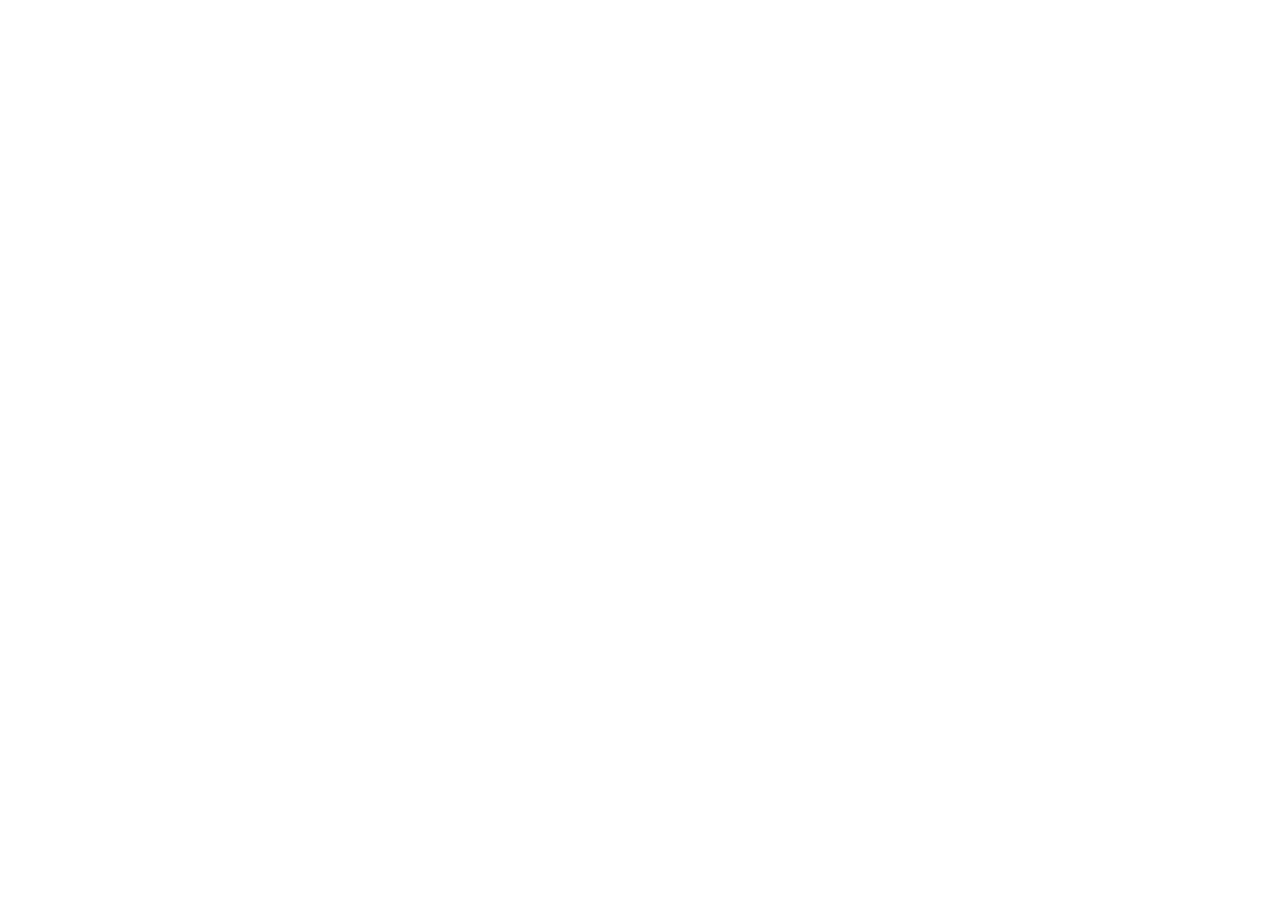
==== index.html @ d4688d25 "main" ====
<!DOCTYPE html>
<html lang="en">
<head>
    <meta charset="UTF-8">
    <meta name="viewport" content="width=device-width, initial-scale=1.0">
    <title>Document</title>
</head>
<body>
    <script>
        // alert("Welcome to my website");
        // confirm("Press OK to continue");
        // prompt("Please enter your number");
        // document.write("<p>Hello World</p>CSE-17");
        // console.log("Hi Everybody");
        // var x=10;
        // var x=20;
        // var x=30;
        // document.write(x);
        // var x="mohit";
        // var x="yam";
        // var x="Adarsh";
        // document.write(x);
        // console.log("Adarsh");
        // let x=10;
        //     x=20;
        //     x=30;
        // document.write(x);
        // let x="ABES";
        //     x="CSE-17";
        //     x="Adarsh";
        // document.write(x);
        // const x=10;
        //       document.write(x);
        // for(let i=0; i<=5; i++){
        //     document.write(i+"<br>");
        // }
        // for(let i=0; i<=5; i++){
        //     document.write("ABESEC"+"<br>");
        // }
        // for(i=10; i>=0; i--){
        //     document.write(i+"<br>");
        // }
        // var i=0;
        // while(i<=5){
        //     document.write(i+"<br>");
        //     i++;
        // }
        // var x=10;
        // while(x>=0){
        //     document.write(x+"<br>");
        //     x--;
        // }
        // var i=0;
        // do{
        //     document.write(i+"<br>");
        //     i++;
        // }
        // while(i<=5)
        // var age=18;
        // if(age>=18){
        //     document.write("You are eligible to vote.");
        // }
        // else{
        //     document.write("You are not eligible to vote.");
        // }
    </script>
</body>
</html>
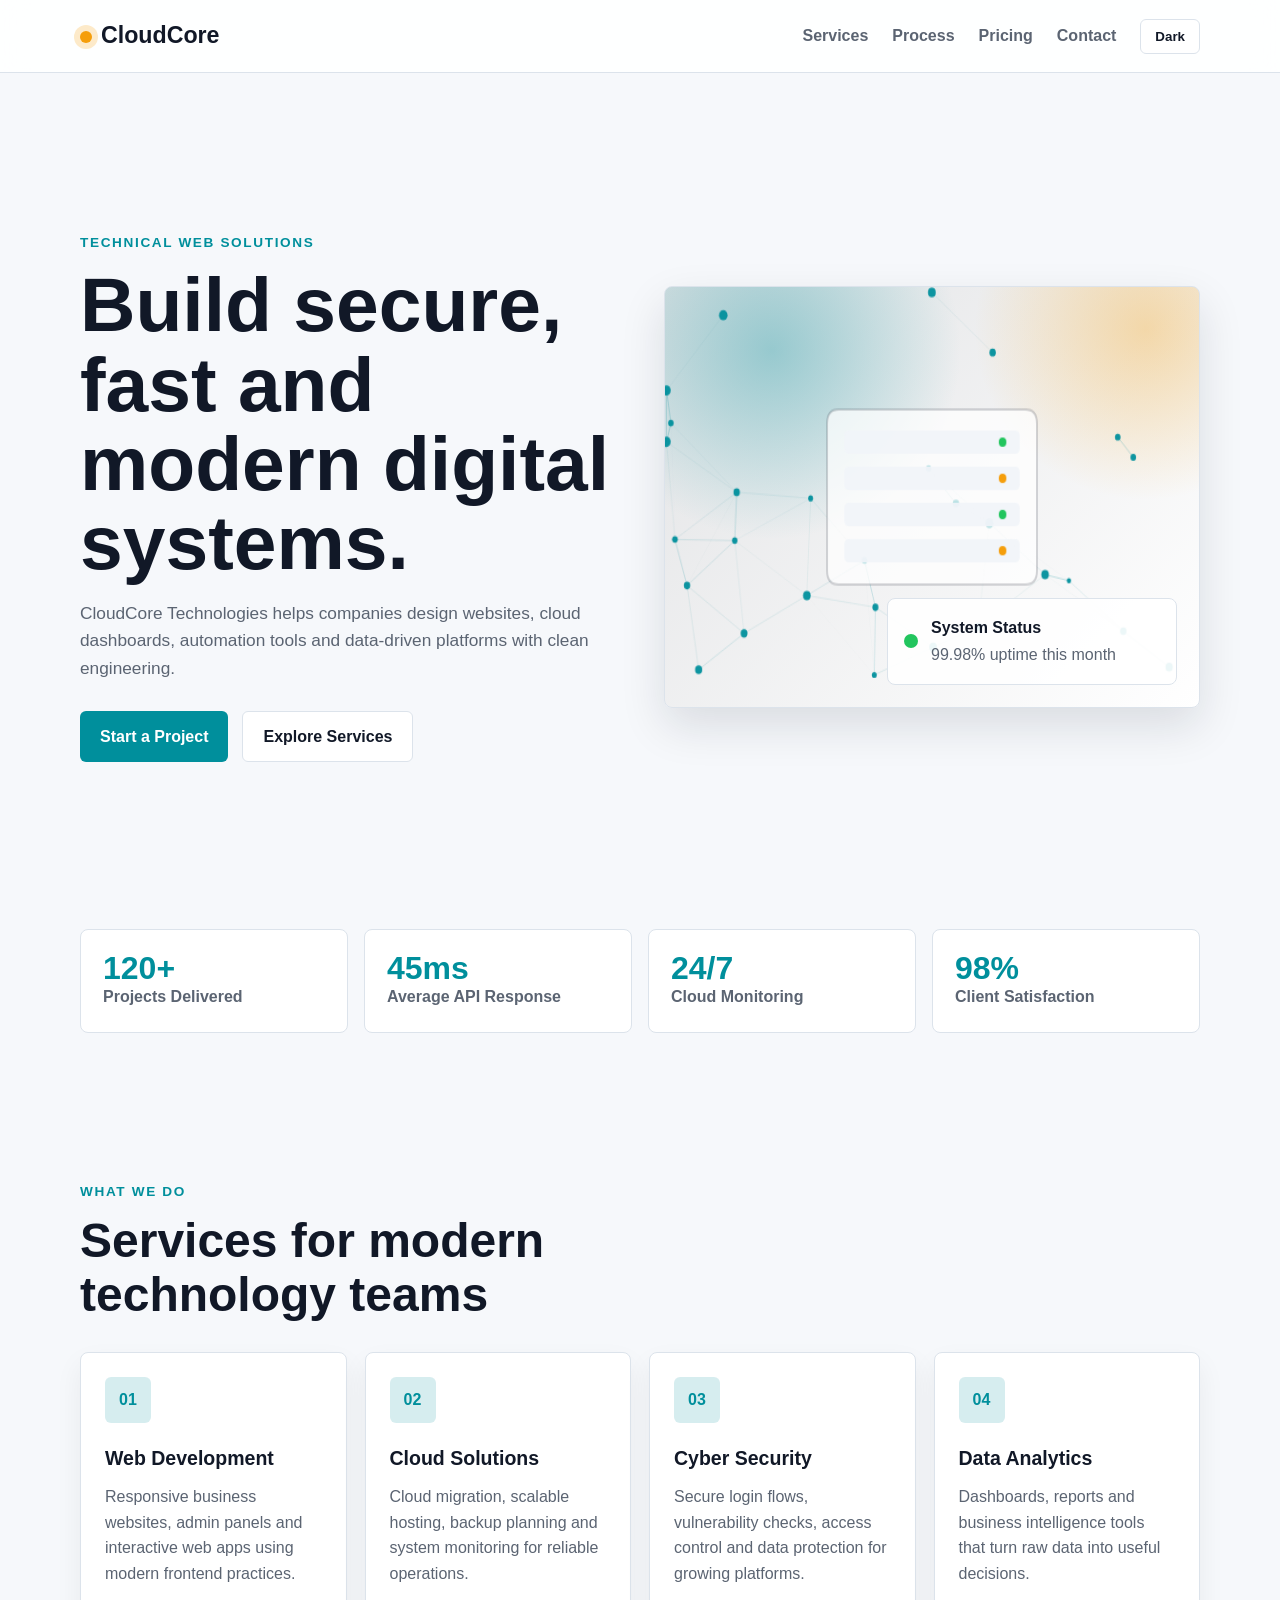
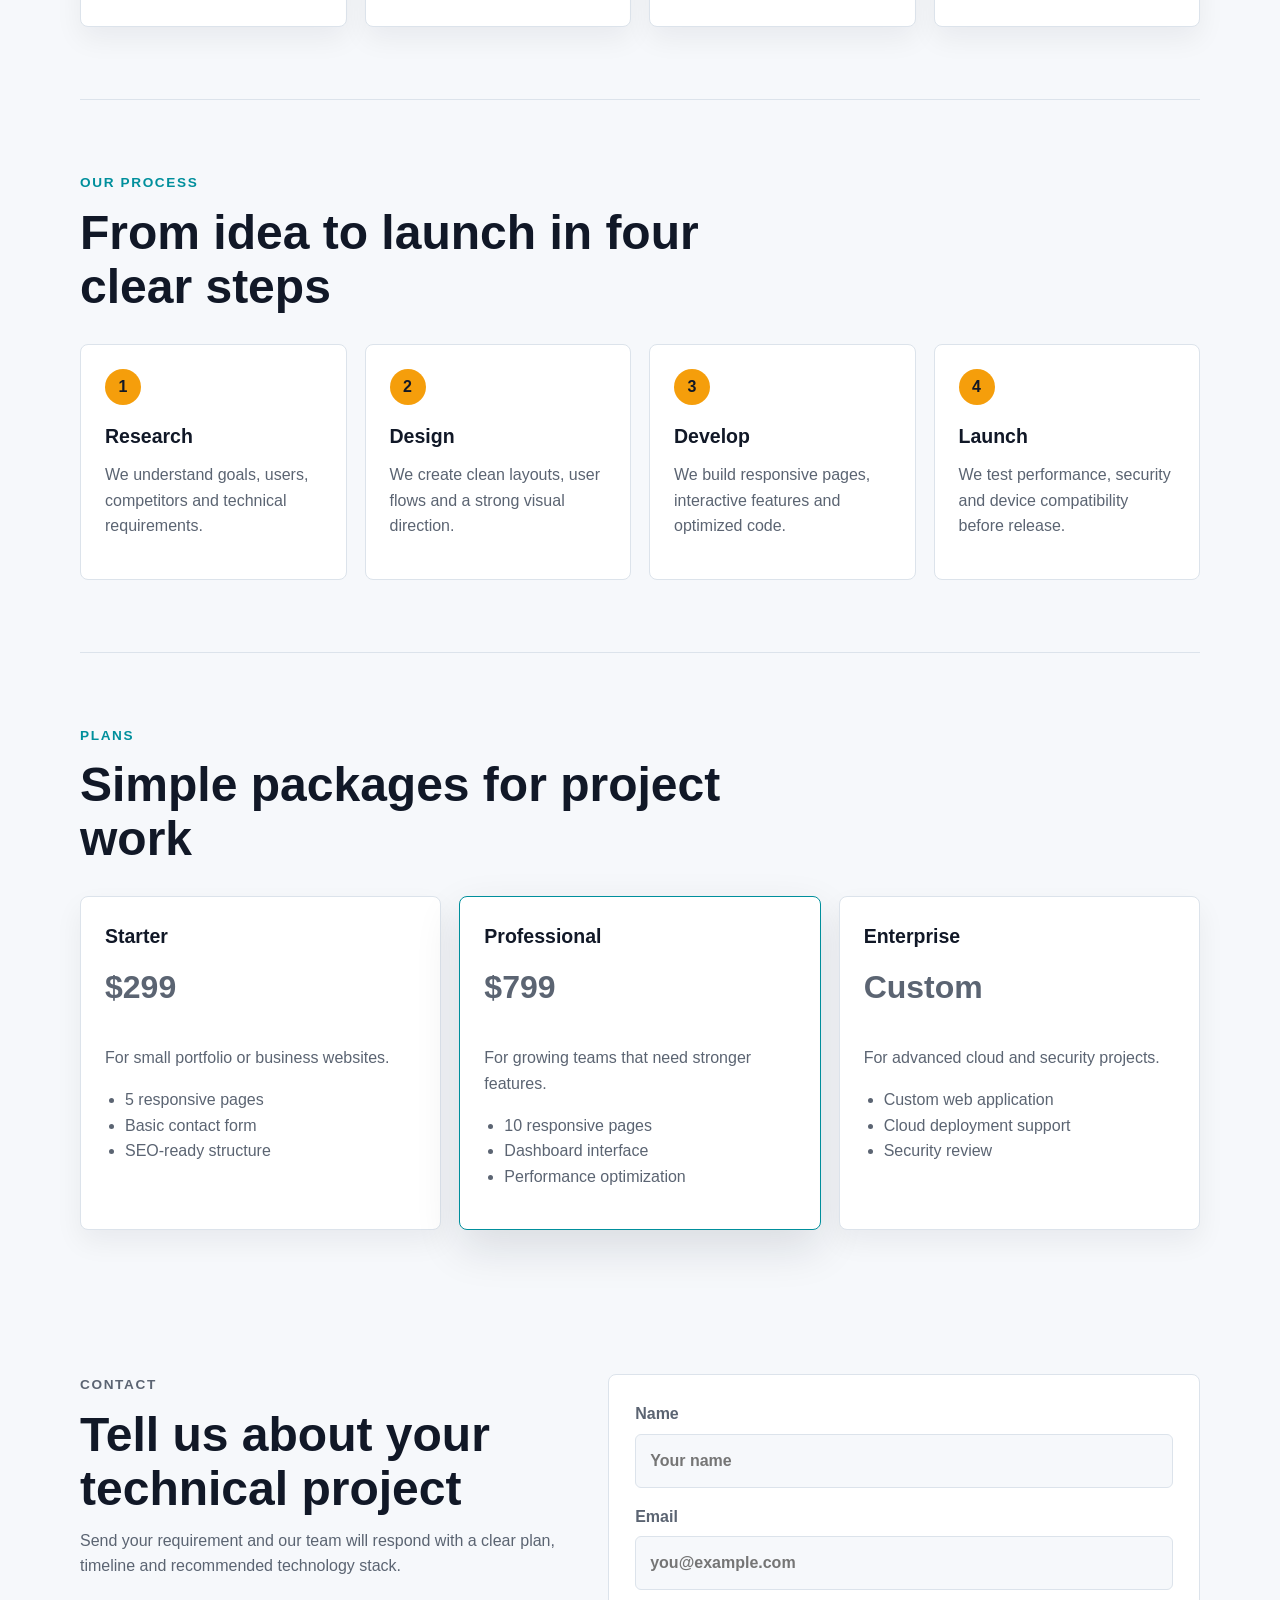
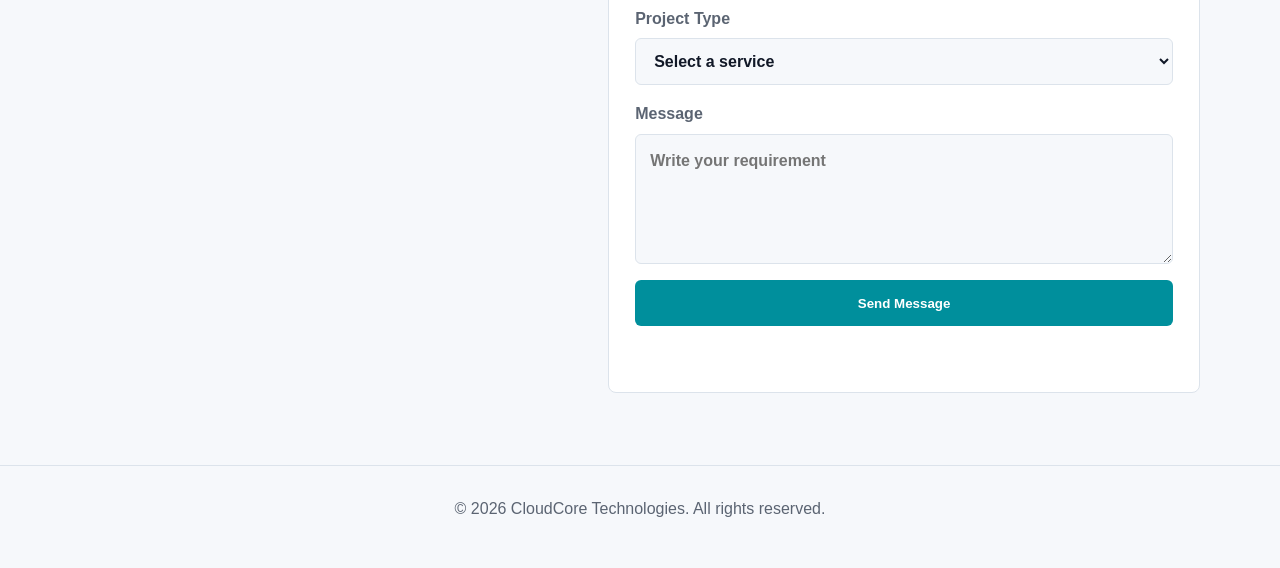
==== commit de397de5: "Add files via upload Final Project" ====
--- a/index.html
+++ b/index.html
@@ -1,68 +1,216 @@
-<!DOCTYPE html>
-<html lang="en">
-<head>
-    <meta charset="UTF-8">
-    <meta name="viewport" content="width=device-width, initial-scale=1.0">
-    <title>Document</title>
-</head>
-<body>
-    <script>
-        // alert("Welcome to my website");
-        // confirm("Press OK to continue");
-        // prompt("Please enter your number");
-        // document.write("<p>Hello World</p>CSE-17");
-        // console.log("Hi Everybody");
-        // var x=10;
-        // var x=20;
-        // var x=30;
-        // document.write(x);
-        // var x="mohit";
-        // var x="yam";
-        // var x="Adarsh";
-        // document.write(x);
-        // console.log("Adarsh");
-        // let x=10;
-        //     x=20;
-        //     x=30;
-        // document.write(x);
-        // let x="ABES";
-        //     x="CSE-17";
-        //     x="Adarsh";
-        // document.write(x);
-        // const x=10;
-        //       document.write(x);
-        // for(let i=0; i<=5; i++){
-        //     document.write(i+"<br>");
-        // }
-        // for(let i=0; i<=5; i++){
-        //     document.write("ABESEC"+"<br>");
-        // }
-        // for(i=10; i>=0; i--){
-        //     document.write(i+"<br>");
-        // }
-        // var i=0;
-        // while(i<=5){
-        //     document.write(i+"<br>");
-        //     i++;
-        // }
-        // var x=10;
-        // while(x>=0){
-        //     document.write(x+"<br>");
-        //     x--;
-        // }
-        // var i=0;
-        // do{
-        //     document.write(i+"<br>");
-        //     i++;
-        // }
-        // while(i<=5)
-        // var age=18;
-        // if(age>=18){
-        //     document.write("You are eligible to vote.");
-        // }
-        // else{
-        //     document.write("You are not eligible to vote.");
-        // }
-    </script>
-</body>
+<!DOCTYPE html>
+<html lang="en">
+<head>
+  <meta charset="UTF-8">
+  <meta name="viewport" content="width=device-width, initial-scale=1.0">
+  <title>CloudCore Technologies</title>
+  <link rel="stylesheet" href="style.css">
+</head>
+<body>
+  <header class="site-header">
+    <nav class="navbar">
+      <a class="logo" href="#home">CloudCore</a>
+      <button class="menu-toggle" id="menuToggle" aria-label="Open menu">
+        <span></span>
+        <span></span>
+        <span></span>
+      </button>
+      <div class="nav-links" id="navLinks">
+        <a href="#services">Services</a>
+        <a href="#process">Process</a>
+        <a href="#pricing">Pricing</a>
+        <a href="#contact">Contact</a>
+        <button class="theme-toggle" id="themeToggle" type="button">Dark</button>
+      </div>
+    </nav>
+  </header>
+
+  <main>
+    <section class="hero" id="home">
+      <div class="hero-content reveal">
+        <p class="eyebrow">Technical Web Solutions</p>
+        <h1>Build secure, fast and modern digital systems.</h1>
+        <p class="hero-text">
+          CloudCore Technologies helps companies design websites, cloud dashboards,
+          automation tools and data-driven platforms with clean engineering.
+        </p>
+        <div class="hero-actions">
+          <a class="btn primary" href="#contact">Start a Project</a>
+          <a class="btn secondary" href="#services">Explore Services</a>
+        </div>
+      </div>
+
+      <div class="tech-panel reveal">
+        <canvas id="networkCanvas" width="560" height="360" aria-label="Animated technology network"></canvas>
+        <div class="status-card">
+          <span class="pulse"></span>
+          <div>
+            <strong>System Status</strong>
+            <p>99.98% uptime this month</p>
+          </div>
+        </div>
+      </div>
+    </section>
+
+    <section class="stats">
+      <div>
+        <strong>120+</strong>
+        <span>Projects Delivered</span>
+      </div>
+      <div>
+        <strong>45ms</strong>
+        <span>Average API Response</span>
+      </div>
+      <div>
+        <strong>24/7</strong>
+        <span>Cloud Monitoring</span>
+      </div>
+      <div>
+        <strong>98%</strong>
+        <span>Client Satisfaction</span>
+      </div>
+    </section>
+
+    <section class="section" id="services">
+      <div class="section-heading reveal">
+        <p class="eyebrow">What We Do</p>
+        <h2>Services for modern technology teams</h2>
+      </div>
+
+      <div class="service-grid">
+        <article class="service-card reveal">
+          <span class="icon">01</span>
+          <h3>Web Development</h3>
+          <p>Responsive business websites, admin panels and interactive web apps using modern frontend practices.</p>
+        </article>
+        <article class="service-card reveal">
+          <span class="icon">02</span>
+          <h3>Cloud Solutions</h3>
+          <p>Cloud migration, scalable hosting, backup planning and system monitoring for reliable operations.</p>
+        </article>
+        <article class="service-card reveal">
+          <span class="icon">03</span>
+          <h3>Cyber Security</h3>
+          <p>Secure login flows, vulnerability checks, access control and data protection for growing platforms.</p>
+        </article>
+        <article class="service-card reveal">
+          <span class="icon">04</span>
+          <h3>Data Analytics</h3>
+          <p>Dashboards, reports and business intelligence tools that turn raw data into useful decisions.</p>
+        </article>
+      </div>
+    </section>
+
+    <section class="section process" id="process">
+      <div class="section-heading reveal">
+        <p class="eyebrow">Our Process</p>
+        <h2>From idea to launch in four clear steps</h2>
+      </div>
+      <div class="timeline">
+        <div class="timeline-item reveal">
+          <span>1</span>
+          <h3>Research</h3>
+          <p>We understand goals, users, competitors and technical requirements.</p>
+        </div>
+        <div class="timeline-item reveal">
+          <span>2</span>
+          <h3>Design</h3>
+          <p>We create clean layouts, user flows and a strong visual direction.</p>
+        </div>
+        <div class="timeline-item reveal">
+          <span>3</span>
+          <h3>Develop</h3>
+          <p>We build responsive pages, interactive features and optimized code.</p>
+        </div>
+        <div class="timeline-item reveal">
+          <span>4</span>
+          <h3>Launch</h3>
+          <p>We test performance, security and device compatibility before release.</p>
+        </div>
+      </div>
+    </section>
+
+    <section class="section" id="pricing">
+      <div class="section-heading reveal">
+        <p class="eyebrow">Plans</p>
+        <h2>Simple packages for project work</h2>
+      </div>
+      <div class="pricing-grid">
+        <article class="price-card reveal">
+          <h3>Starter</h3>
+          <p class="price">$299</p>
+          <p>For small portfolio or business websites.</p>
+          <ul>
+            <li>5 responsive pages</li>
+            <li>Basic contact form</li>
+            <li>SEO-ready structure</li>
+          </ul>
+        </article>
+        <article class="price-card featured reveal">
+          <h3>Professional</h3>
+          <p class="price">$799</p>
+          <p>For growing teams that need stronger features.</p>
+          <ul>
+            <li>10 responsive pages</li>
+            <li>Dashboard interface</li>
+            <li>Performance optimization</li>
+          </ul>
+        </article>
+        <article class="price-card reveal">
+          <h3>Enterprise</h3>
+          <p class="price">Custom</p>
+          <p>For advanced cloud and security projects.</p>
+          <ul>
+            <li>Custom web application</li>
+            <li>Cloud deployment support</li>
+            <li>Security review</li>
+          </ul>
+        </article>
+      </div>
+    </section>
+
+    <section class="section contact" id="contact">
+      <div class="contact-copy reveal">
+        <p class="eyebrow">Contact</p>
+        <h2>Tell us about your technical project</h2>
+        <p>
+          Send your requirement and our team will respond with a clear plan,
+          timeline and recommended technology stack.
+        </p>
+      </div>
+      <form class="contact-form reveal" id="contactForm">
+        <label>
+          Name
+          <input type="text" id="name" placeholder="Your name">
+        </label>
+        <label>
+          Email
+          <input type="email" id="email" placeholder="you@example.com">
+        </label>
+        <label>
+          Project Type
+          <select id="projectType">
+            <option value="">Select a service</option>
+            <option>Web Development</option>
+            <option>Cloud Solutions</option>
+            <option>Cyber Security</option>
+            <option>Data Analytics</option>
+          </select>
+        </label>
+        <label>
+          Message
+          <textarea id="message" rows="4" placeholder="Write your requirement"></textarea>
+        </label>
+        <button class="btn primary" type="submit">Send Message</button>
+        <p class="form-message" id="formMessage"></p>
+      </form>
+    </section>
+  </main>
+
+  <footer>
+    <p>&copy; 2026 CloudCore Technologies. All rights reserved.</p>
+  </footer>
+
+  <script src="script.js"></script>
+</body>
 </html>
--- a/style.css
+++ b/style.css
@@ -0,0 +1,526 @@
+:root {
+  --bg: #f6f8fb;
+  --surface: #ffffff;
+  --text: #111827;
+  --muted: #5b6472;
+  --line: #dce3eb;
+  --primary: #008f9c;
+  --primary-dark: #006c76;
+  --accent: #f59e0b;
+  --shadow: 0 18px 45px rgba(17, 24, 39, 0.12);
+}
+
+body.dark {
+  --bg: #0b1020;
+  --surface: #111827;
+  --text: #f8fafc;
+  --muted: #a9b4c4;
+  --line: #273449;
+  --primary: #22d3ee;
+  --primary-dark: #0891b2;
+  --accent: #fbbf24;
+  --shadow: 0 18px 45px rgba(0, 0, 0, 0.35);
+}
+
+* {
+  box-sizing: border-box;
+}
+
+html {
+  scroll-behavior: smooth;
+}
+
+body {
+  margin: 0;
+  font-family: Arial, Helvetica, sans-serif;
+  background: var(--bg);
+  color: var(--text);
+  line-height: 1.6;
+}
+
+a {
+  color: inherit;
+  text-decoration: none;
+}
+
+.site-header {
+  position: sticky;
+  top: 0;
+  z-index: 20;
+  background: color-mix(in srgb, var(--surface) 88%, transparent);
+  border-bottom: 1px solid var(--line);
+  backdrop-filter: blur(14px);
+}
+
+.navbar {
+  width: min(1120px, calc(100% - 32px));
+  height: 72px;
+  margin: 0 auto;
+  display: flex;
+  align-items: center;
+  justify-content: space-between;
+}
+
+.logo {
+  font-size: 1.45rem;
+  font-weight: 800;
+  letter-spacing: 0;
+}
+
+.logo::before {
+  content: "";
+  display: inline-block;
+  width: 12px;
+  height: 12px;
+  margin-right: 9px;
+  background: var(--accent);
+  border-radius: 50%;
+  box-shadow: 0 0 0 6px color-mix(in srgb, var(--accent) 22%, transparent);
+}
+
+.nav-links {
+  display: flex;
+  align-items: center;
+  gap: 24px;
+  color: var(--muted);
+  font-weight: 700;
+}
+
+.nav-links a:hover {
+  color: var(--primary);
+}
+
+.theme-toggle,
+.menu-toggle {
+  cursor: pointer;
+}
+
+.theme-toggle {
+  border: 1px solid var(--line);
+  background: var(--surface);
+  color: var(--text);
+  padding: 9px 14px;
+  border-radius: 6px;
+  font-weight: 800;
+}
+
+
+.menu-toggle {
+  display: none;
+  width: 44px;
+  height: 44px;
+  border: 1px solid var(--line);
+  background: var(--surface);
+  border-radius: 6px;
+}
+
+.menu-toggle span {
+  display: block;
+  width: 20px;
+  height: 2px;
+  margin: 5px auto;
+  background: var(--text);
+}
+
+.hero {
+  width: min(1120px, calc(100% - 32px));
+  min-height: calc(100vh - 72px);
+  margin: 0 auto;
+  display: grid;
+  grid-template-columns: 1fr 1fr;
+  gap: 48px;
+  align-items: center;
+  padding: 56px 0 36px;
+}
+
+.eyebrow {
+  margin: 0 0 12px;
+  color: var(--primary);
+  font-size: 0.85rem;
+  font-weight: 900;
+  letter-spacing: 0.12em;
+  text-transform: uppercase;
+}
+
+h1,
+h2,
+h3,
+p {
+  margin-top: 0;
+}
+
+h1 {
+  max-width: 650px;
+  margin-bottom: 18px;
+  font-size: clamp(2.6rem, 6vw, 4.8rem);
+  line-height: 1.03;
+  letter-spacing: 0;
+}
+
+h2 {
+  margin-bottom: 12px;
+  font-size: clamp(2rem, 4vw, 3rem);
+  line-height: 1.12;
+  letter-spacing: 0;
+}
+
+h3 {
+  margin-bottom: 10px;
+  font-size: 1.22rem;
+}
+
+.hero-text {
+  max-width: 560px;
+  color: var(--muted);
+  font-size: 1.08rem;
+}
+
+.hero-actions {
+  display: flex;
+  flex-wrap: wrap;
+  gap: 14px;
+  margin-top: 28px;
+}
+
+.btn {
+  display: inline-flex;
+  align-items: center;
+  justify-content: center;
+  min-height: 46px;
+  padding: 12px 20px;
+  border: 0;
+  border-radius: 6px;
+  font-weight: 900;
+  cursor: pointer;
+}
+
+.btn.primary {
+  background: var(--primary);
+  color: #ffffff;
+}
+
+.btn.primary:hover {
+  background: var(--primary-dark);
+}
+
+.btn.secondary {
+  border: 1px solid var(--line);
+  background: var(--surface);
+}
+
+.tech-panel {
+  position: relative;
+  min-height: 420px;
+  overflow: hidden;
+  border: 1px solid var(--line);
+  border-radius: 8px;
+  background:
+    radial-gradient(circle at 20% 15%, color-mix(in srgb, var(--primary) 35%, transparent), transparent 34%),
+    radial-gradient(circle at 90% 10%, color-mix(in srgb, var(--accent) 32%, transparent), transparent 28%),
+    linear-gradient(135deg, color-mix(in srgb, var(--surface) 88%, #101828), var(--surface));
+  box-shadow: var(--shadow);
+}#networkCanvas {
+  width: 100%;
+  height: 100%;
+  min-height: 420px;
+  display: block;
+}
+
+.status-card {
+  position: absolute;
+  right: 22px;
+  bottom: 22px;
+  display: flex;
+  align-items: center;
+  gap: 13px;
+  width: min(290px, calc(100% - 44px));
+  padding: 16px;
+  border: 1px solid var(--line);
+  border-radius: 8px;
+  background: color-mix(in srgb, var(--surface) 92%, transparent);
+}
+
+.status-card p {
+  margin: 2px 0 0;
+  color: var(--muted);
+}
+
+.pulse {
+  width: 14px;
+  height: 14px;
+  border-radius: 50%;
+  background: #22c55e;
+  box-shadow: 0 0 0 0 rgba(34, 197, 94, 0.55);
+  animation: pulse 1.8s infinite;
+}
+
+.stats,
+.section {
+  width: min(1120px, calc(100% - 32px));
+  margin: 0 auto;
+}
+
+.stats {
+  display: grid;
+  grid-template-columns: repeat(4, 1fr);
+  gap: 16px;
+  padding: 28px 0 76px;
+}
+
+.stats div,
+.service-card,
+.timeline-item,
+.price-card,
+.contact-form {
+  border: 1px solid var(--line);
+  border-radius: 8px;
+  background: var(--surface);
+}
+
+.stats div {
+  padding: 22px;
+}
+
+.stats strong {
+  display: block;
+  color: var(--primary);
+  font-size: 2rem;
+  line-height: 1;
+}
+
+.stats span {
+  color: var(--muted);
+  font-weight: 700;
+}
+
+.section {
+  padding: 72px 0;
+}
+
+.section-heading {
+  max-width: 720px;
+  margin-bottom: 30px;
+}
+
+.section-heading h2 {
+  margin-bottom: 0;
+}
+
+.service-grid,
+.pricing-grid {
+  display: grid;
+  grid-template-columns: repeat(4, 1fr);
+  gap: 18px;
+}
+
+.service-card,
+.price-card {
+  padding: 24px;
+  box-shadow: 0 12px 28px rgba(17, 24, 39, 0.06);
+}
+
+.service-card p,
+.price-card p,
+.timeline-item p,
+.contact-copy p {
+  color: var(--muted);
+}
+
+.icon {
+  display: inline-flex;
+  width: 46px;
+  height: 46px;
+  align-items: center;
+  justify-content: center;
+  margin-bottom: 20px;
+  border-radius: 6px;
+  background: color-mix(in srgb, var(--primary) 16%, transparent);
+  color: var(--primary);
+  font-weight: 900;
+}
+
+.process {
+  border-top: 1px solid var(--line);
+  border-bottom: 1px solid var(--line);
+}
+
+.timeline {
+  display: grid;
+  grid-template-columns: repeat(4, 1fr);
+  gap: 18px;
+}
+
+.timeline-item {
+  position: relative;
+  padding: 24px;
+}
+
+.timeline-item span {
+  display: inline-flex;
+  width: 36px;
+  height: 36px;
+  align-items: center;
+  justify-content: center;
+  margin-bottom: 16px;
+  border-radius: 50%;
+  background: var(--accent);
+  color: #111827;
+  font-weight: 900;
+}
+
+.pricing-grid {
+  grid-template-columns: repeat(3, 1fr);
+}
+
+.price-card.featured {
+  border-color: var(--primary);
+  transform: translateY(-10px);
+  box-shadow: var(--shadow);
+}
+
+.price {
+  color: var(--primary);
+  font-size: 2rem;
+  font-weight: 900;
+}
+
+.price-card ul {
+  padding-left: 20px;
+  color: var(--muted);
+}
+
+.contact {
+  display: grid;
+  grid-template-columns: 0.9fr 1.1fr;
+  gap: 44px;
+  align-items: start;
+}
+
+.contact-form {
+  display: grid;
+  gap: 16px;
+  padding: 26px;
+}
+
+label {
+  display: grid;
+  gap: 7px;
+  color: var(--muted);
+  font-weight: 800;
+}
+
+input,
+select,
+textarea {
+  width: 100%;
+  border: 1px solid var(--line);
+  border-radius: 6px;
+  background: var(--bg);
+  color: var(--text);
+  padding: 13px 14px;
+  font: inherit;
+}
+
+
+input:focus,
+select:focus,
+textarea:focus {
+  outline: 3px solid color-mix(in srgb, var(--primary) 25%, transparent);
+  border-color: var(--primary);
+}
+
+.form-message {
+  min-height: 24px;
+  margin: 0;
+  font-weight: 800;
+}
+
+.form-message.success {
+  color: #16a34a;
+}
+
+.form-message.error {
+  color: #dc2626;
+}
+
+footer {
+  padding: 30px 16px;
+  border-top: 1px solid var(--line);
+  color: var(--muted);
+  text-align: center;
+}
+
+.reveal {
+  opacity: 0;
+  transform: translateY(24px);
+  transition: opacity 0.65s ease, transform 0.65s ease;
+}
+
+.reveal.visible {
+  opacity: 1;
+  transform: translateY(0);
+}
+
+@keyframes pulse {
+  70% {
+    box-shadow: 0 0 0 14px rgba(34, 197, 94, 0);
+  }
+  100% {
+    box-shadow: 0 0 0 0 rgba(34, 197, 94, 0);
+  }
+}
+
+@media (max-width: 900px) {
+  .hero,
+  .contact {
+    grid-template-columns: 1fr;
+  }
+
+  .stats,
+  .service-grid,
+  .timeline,
+  .pricing-grid {
+    grid-template-columns: repeat(2, 1fr);
+  }
+
+  .price-card.featured {
+    transform: none;
+  }
+}
+
+@media (max-width: 720px) {
+  .menu-toggle {
+    display: block;
+  }
+
+  .nav-links {
+    position: absolute;
+    top: 72px;
+    left: 16px;
+    right: 16px;
+    display: none;
+    flex-direction: column;
+    align-items: stretch;
+    padding: 18px;
+    border: 1px solid var(--line);
+    border-radius: 8px;
+    background: var(--surface);
+    box-shadow: var(--shadow);
+  }
+
+  .nav-links.open {
+    display: flex;
+  }
+
+  .hero {
+    min-height: auto;
+    padding-top: 42px;
+  }
+
+  .stats,
+  .service-grid,
+  .timeline,
+  .pricing-grid {
+    grid-template-columns: 1fr;
+  }
+}
